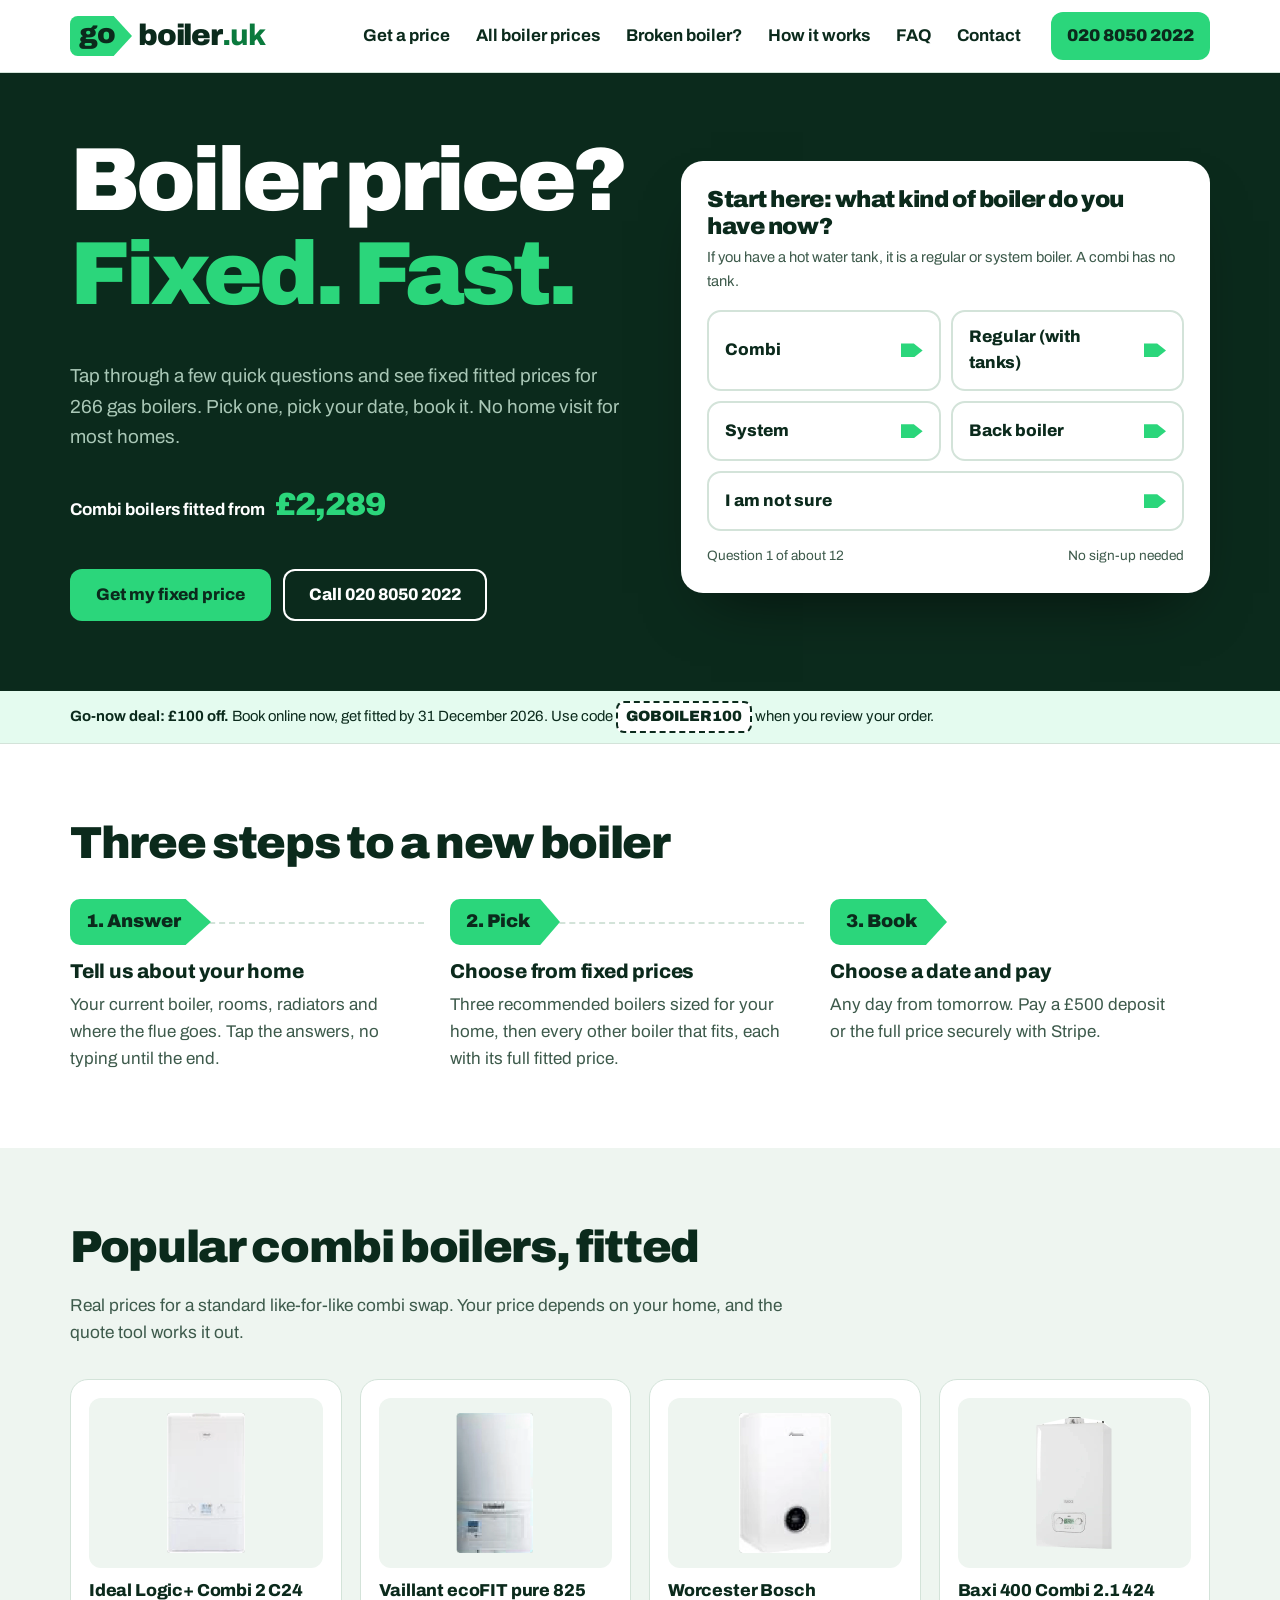
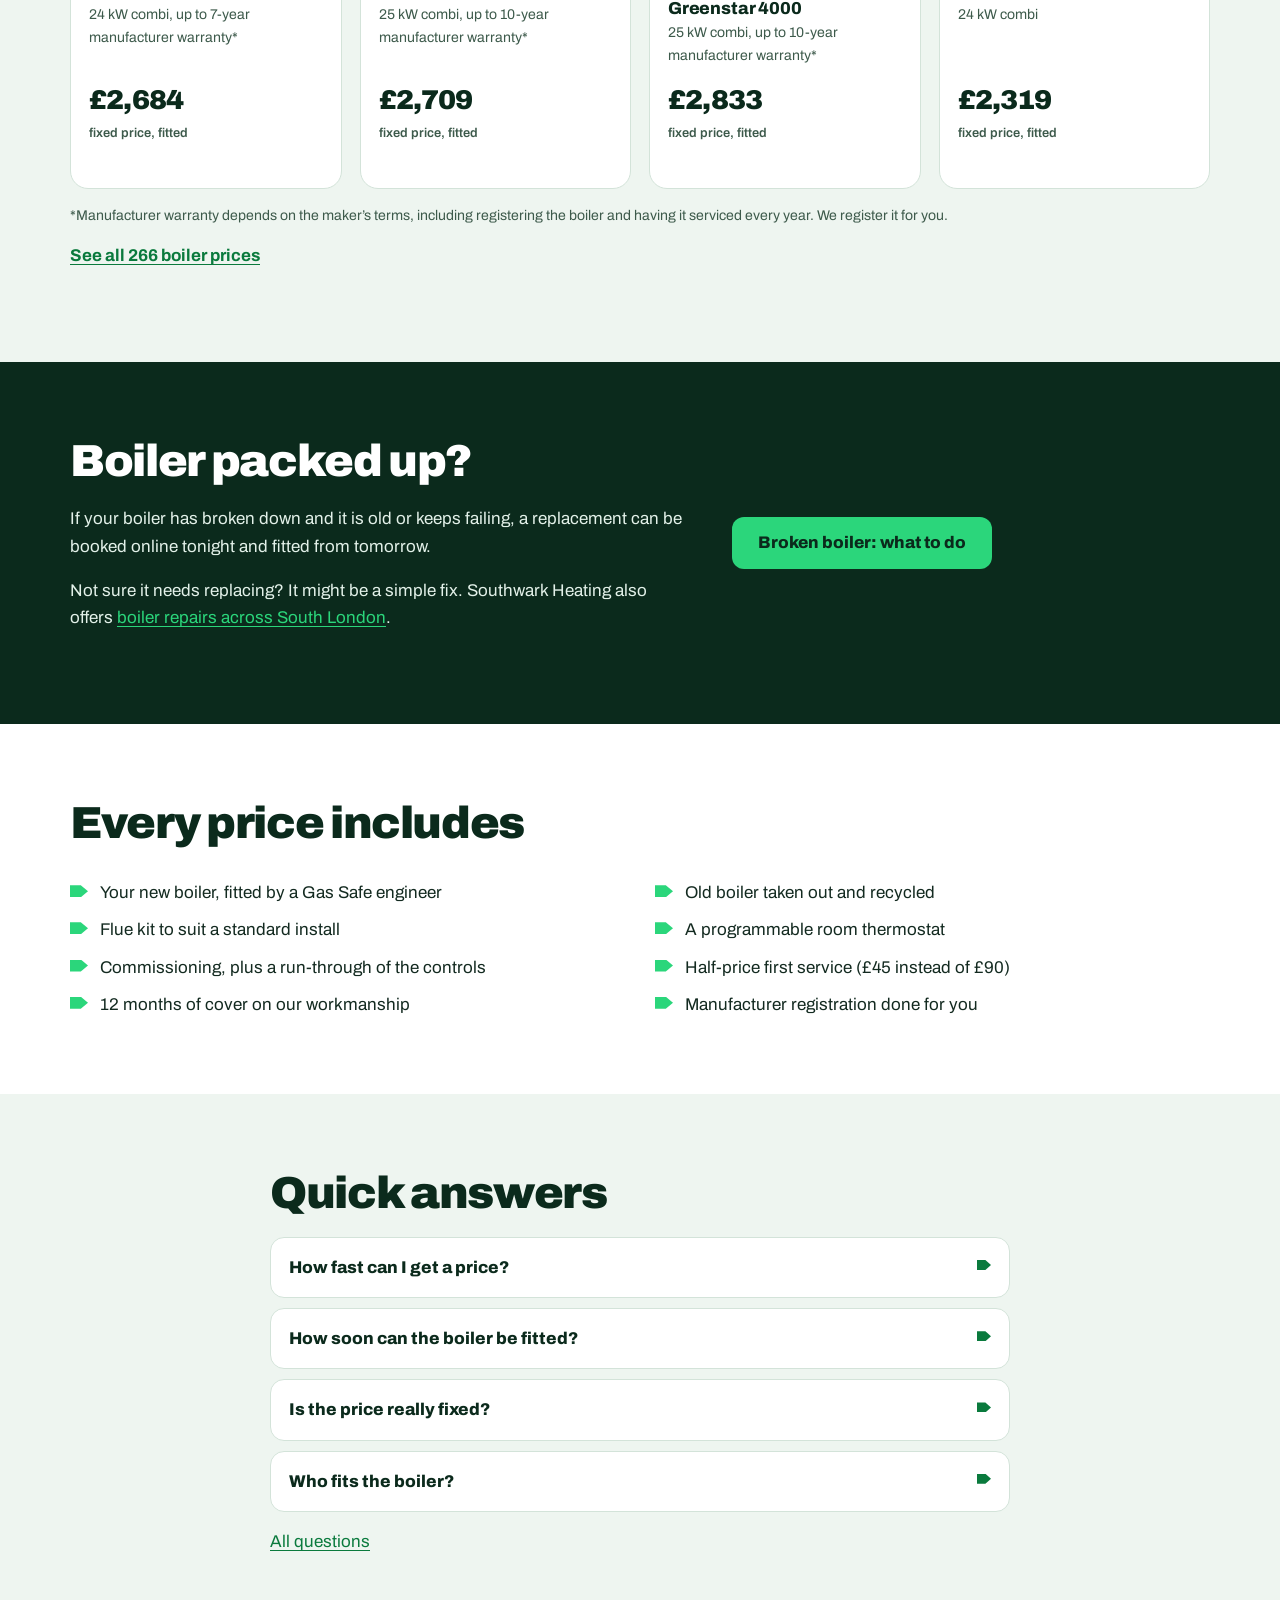
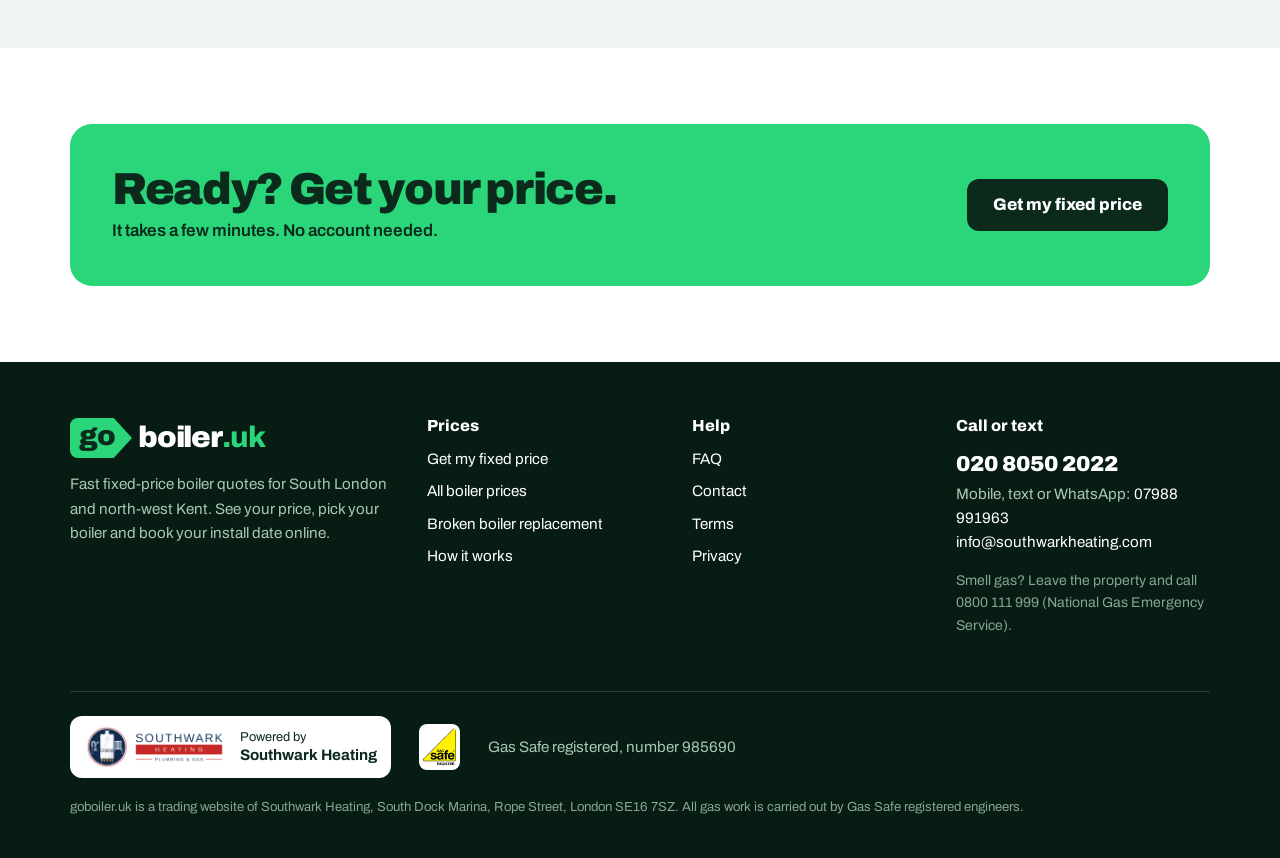
==== index.html @ 9585d7ab "Add files via upload" ====
<!DOCTYPE html>
<html lang="en-GB">
<head>
<meta charset="utf-8">
<meta name="viewport" content="width=device-width, initial-scale=1, viewport-fit=cover">
<title>Fixed-Price Boiler Quotes Online, Fitted Fast | goboiler.uk</title>
<meta name="description" content="Get a fixed boiler price in minutes, no home visit. 266 gas boilers fitted from £2,289, installed from tomorrow across South London and Kent.">
<link rel="canonical" href="https://goboiler.uk/">
<meta property="og:type" content="website"><meta property="og:site_name" content="goboiler.uk">
<meta property="og:title" content="Fixed-Price Boiler Quotes Online, Fitted Fast | goboiler.uk"><meta property="og:description" content="Get a fixed boiler price in minutes, no home visit. 266 gas boilers fitted from £2,289, installed from tomorrow across South London and Kent.">
<meta property="og:url" content="https://goboiler.uk/"><meta property="og:image" content="https://goboiler.uk/share.png"><meta property="og:image:width" content="1200"><meta property="og:image:height" content="630"><meta property="og:image:alt" content="goboiler.uk logo"><meta property="og:locale" content="en_GB">
<meta name="twitter:card" content="summary_large_image"><meta name="twitter:image" content="https://goboiler.uk/share.png">
<meta name="theme-color" content="#0B2A1C">
<link rel="icon" href="favicon.ico" sizes="48x48"><link rel="icon" type="image/png" sizes="32x32" href="favicon-32x32.png"><link rel="icon" type="image/png" sizes="192x192" href="favicon-192x192.png"><link rel="apple-touch-icon" href="apple-touch-icon.png"><link rel="manifest" href="site.webmanifest">
<link rel="preload" href="archivo.woff" as="font" type="font/woff" crossorigin>
<link rel="stylesheet" href="site.css">
<script type="application/ld+json">{"@context":"https://schema.org","@graph":[{"@type":"WebSite","name":"goboiler.uk","url":"https://goboiler.uk/","publisher":{"@id":"https://southwarkheating.com/#business"}},{"@type":"HVACBusiness","@id":"https://southwarkheating.com/#business","name":"Southwark Heating","url":"https://southwarkheating.com/","telephone":"+44 20 8050 2022","email":"info@southwarkheating.com","logo":"https://southwarkheating.com/southwark-heating-logo.png","address":{"@type":"PostalAddress","streetAddress":"South Dock Marina, Rope Street","addressLocality":"London","postalCode":"SE16 7SZ","addressCountry":"GB"},"areaServed":["South London","South East London","Bromley","Bexley","Kent"]},{"@type":"Service","name":"Fast fixed-price boiler quotes and installation","serviceType":"Boiler installation","description":"Instant fixed prices for new gas boilers, fitted, booked online.","url":"https://goboiler.uk/","brand":{"@type":"Brand","name":"goboiler.uk"},"provider":{"@id":"https://southwarkheating.com/#business"},"areaServed":["South London","South East London","Bromley","Bexley","Kent"],"offers":{"@type":"AggregateOffer","priceCurrency":"GBP","lowPrice":2289,"highPrice":6134,"offerCount":266,"url":"https://goboiler.uk/boiler-quote"}},{"@type":"FAQPage","mainEntity":[{"@type":"Question","name":"How fast can I get a price?","acceptedAnswer":{"@type":"Answer","text":"Straight away. Answer the questions in the quote tool and you see fixed prices for the boilers that suit your home on screen. No home visit and no waiting for a call back for most homes."}},{"@type":"Question","name":"How soon can the boiler be fitted?","acceptedAnswer":{"@type":"Answer","text":"Any day from tomorrow, and up to 60 days out. Once you have paid, we ring you to lock in the day and give you an arrival time."}},{"@type":"Question","name":"Is the price really fixed?","acceptedAnswer":{"@type":"Answer","text":"Yes, for a standard like-for-like installation. If something extra is needed on the day, we explain it and agree the price with you before we do it."}},{"@type":"Question","name":"Who fits the boiler?","acceptedAnswer":{"@type":"Answer","text":"Gas Safe registered engineers from Southwark Heating (registration 985690), based in SE16. goboiler.uk is one of Southwark Heating&rsquo;s websites."}}]}]}</script>
</head>
<body>
<a class="skip" href="#main">Skip to content</a><header class="top"><div class="wrap"><a class="logo" href="./" aria-label="goboiler.uk home"><span class="go"><svg class="tag" viewBox="0 0 176 112" aria-hidden="true" focusable="false" preserveAspectRatio="none"><path d="M22 0H124L176 56L124 112H22A22 22 0 0 1 0 90V22A22 22 0 0 1 22 0Z"/></svg><b>go</b></span><span class="wm">boiler<i>.uk</i></span></a>
<button class="menu-btn" type="button" aria-expanded="false" aria-controls="nav">Menu</button>
<nav id="nav" aria-label="Main"><ul><li><a href="boiler-quote">Get a price</a></li><li><a href="boiler-prices">All boiler prices</a></li><li><a href="boiler-replacement">Broken boiler?</a></li><li><a href="how-it-works">How it works</a></li><li><a href="faq">FAQ</a></li><li><a href="contact">Contact</a></li></ul></nav>
<a class="hcall" href="tel:+442080502022">020 8050 2022</a>
</div></header>
<div class="mcall"><a href="boiler-quote">Get my price</a><a href="tel:+442080502022">Call 020 8050 2022</a></div><main id="main"><section class="hero"><div class="wrap">
<div><h1>Boiler price? <span>Fixed. Fast.</span></h1>
<p class="lead">Tap through a few quick questions and see fixed fitted prices for 266 gas boilers. Pick one, pick your date, book it. No home visit for most homes.</p>
<p class="from">Combi boilers fitted from <b>&pound;2,289</b></p>
<div class="btns"><a class="btn lime" href="boiler-quote">Get my fixed price</a><a class="btn line" href="tel:+442080502022" style="color:#fff">Call 020 8050 2022</a></div></div>
<div class="start" id="start"><p class="q">Start here: what kind of boiler do you have now?</p><p class="h">If you have a hot water tank, it is a regular or system boiler. A combi has no tank.</p>
<div class="opts"><a href="boiler-quote" data-ct="combi">Combi</a><a href="boiler-quote" data-ct="standard">Regular (with tanks)</a><a href="boiler-quote" data-ct="system">System</a><a href="boiler-quote" data-ct="back">Back boiler</a><a href="boiler-quote" data-ct="unsure" class="wide">I am not sure</a></div><div class="meta"><span>Question 1 of about 12</span><span>No sign-up needed</span></div></div>
</div></section>
<div class="deal" data-deal><p><b>Go-now deal: &pound;100 off.</b> Book online now, get fitted by 31 December 2026. Use code <button type="button" class="code" data-code="GOBOILER100" aria-label="Copy code GOBOILER100">GOBOILER100</button> when you review your order.</p></div>
<section class="sec"><div class="wrap"><div class="sechead"><h2>Three steps to a new boiler</h2></div>
<ol class="track"><li><div class="mk"><span>1. Answer</span></div><h3>Tell us about your home</h3><p>Your current boiler, rooms, radiators and where the flue goes. Tap the answers, no typing until the end.</p></li>
<li><div class="mk"><span>2. Pick</span></div><h3>Choose from fixed prices</h3><p>Three recommended boilers sized for your home, then every other boiler that fits, each with its full fitted price.</p></li>
<li><div class="mk"><span>3. Book</span></div><h3>Choose a date and pay</h3><p>Any day from tomorrow. Pay a &pound;500 deposit or the full price securely with Stripe.</p></li></ol>
</div></section>
<section class="sec mint"><div class="wrap"><div class="sechead"><h2>Popular combi boilers, fitted</h2><p>Real prices for a standard like-for-like combi swap. Your price depends on your home, and the quote tool works it out.</p></div>
<div class="picks"><article class="pick"><div class="im"><img src="boiler-ideal-logicplus-combi.webp" alt="Ideal Logic+ Combi 2 C24 boiler" width="150" height="150" loading="lazy"></div>
<h3>Ideal Logic+ Combi 2 C24</h3><p class="k">24 kW combi, up to 7-year manufacturer warranty*</p>
<p class="pr">&pound;2,684<small>fixed price, fitted</small></p></article><article class="pick"><div class="im"><img src="boiler-vaillant-ecofit-combi.webp" alt="Vaillant ecoFIT pure 825 boiler" width="150" height="150" loading="lazy"></div>
<h3>Vaillant ecoFIT pure 825</h3><p class="k">25 kW combi, up to 10-year manufacturer warranty*</p>
<p class="pr">&pound;2,709<small>fixed price, fitted</small></p></article><article class="pick"><div class="im"><img src="boiler-worcester-4000-combi.webp" alt="Worcester Bosch Greenstar 4000 25kW boiler" width="150" height="150" loading="lazy"></div>
<h3>Worcester Bosch Greenstar 4000</h3><p class="k">25 kW combi, up to 10-year manufacturer warranty*</p>
<p class="pr">&pound;2,833<small>fixed price, fitted</small></p></article><article class="pick"><div class="im"><img src="boiler-baxi-830.webp" alt="Baxi 400 Combi 2.1 424 24 kW boiler" width="150" height="150" loading="lazy"></div>
<h3>Baxi 400 Combi 2.1 424</h3><p class="k">24 kW combi</p>
<p class="pr">&pound;2,319<small>fixed price, fitted</small></p></article></div>
<p class="small" style="margin-top:16px">*Manufacturer warranty depends on the maker&rsquo;s terms, including registering the boiler and having it serviced every year. We register it for you.</p>
<p><a href="boiler-prices"><b>See all 266 boiler prices</b></a></p></div></section>
<section class="sec ink"><div class="wrap band"><div><h2>Boiler packed up?</h2><p>If your boiler has broken down and it is old or keeps failing, a replacement can be booked online tonight and fitted from tomorrow.</p><p>Not sure it needs replacing? It might be a simple fix. Southwark Heating also offers <a href="https://southwarkheating.com/boiler-repairs">boiler repairs across South London</a>.</p></div>
<div><a class="btn lime" href="boiler-replacement">Broken boiler: what to do</a></div></div></section>
<section class="sec"><div class="wrap"><div class="sechead"><h2>Every price includes</h2></div><ul class="chk"><li>Your new boiler, fitted by a Gas Safe engineer</li><li>Old boiler taken out and recycled</li><li>Flue kit to suit a standard install</li><li>A programmable room thermostat</li><li>Commissioning, plus a run-through of the controls</li><li>Half-price first service (&pound;45 instead of &pound;90)</li><li>12 months of cover on our workmanship</li><li>Manufacturer registration done for you</li></ul></div></section>
<section class="sec mint"><div class="wrap narrow"><h2>Quick answers</h2><div class="faq"><details><summary>How fast can I get a price?</summary><div><p>Straight away. Answer the questions in the quote tool and you see fixed prices for the boilers that suit your home on screen. No home visit and no waiting for a call back for most homes.</p></div></details><details><summary>How soon can the boiler be fitted?</summary><div><p>Any day from tomorrow, and up to 60 days out. Once you have paid, we ring you to lock in the day and give you an arrival time.</p></div></details><details><summary>Is the price really fixed?</summary><div><p>Yes, for a standard like-for-like installation. If something extra is needed on the day, we explain it and agree the price with you before we do it.</p></div></details><details><summary>Who fits the boiler?</summary><div><p>Gas Safe registered engineers from Southwark Heating (registration 985690), based in SE16. goboiler.uk is one of Southwark Heating&rsquo;s websites.</p></div></details></div><p style="margin-top:16px"><a href="faq">All questions</a></p></div></section>
<section class="sec"><div class="wrap"><div class="cta"><div><h2>Ready? Get your price.</h2><p>It takes a few minutes. No account needed.</p></div><a class="btn" href="boiler-quote">Get my fixed price</a></div></div></section><script>
/* one tap on the home page answers the first finder question, then opens the quote at question two */
(function(){var K='gob_boiler_journey_v1';[].forEach.call(document.querySelectorAll('[data-ct]'),function(a){a.addEventListener('click',function(e){
try{var id;try{id=crypto.randomUUID()}catch(x){id=String(Date.now())}
sessionStorage.setItem(K,JSON.stringify({oid:id,step:'q:fuel',a:{current_type:a.getAttribute('data-ct')}}));e.preventDefault();location.href='boiler-quote#q:fuel'}catch(x){}})})})();
</script></main><footer class="foot"><div class="wrap">
<div class="cols">
<div><a class="logo" href="./" aria-label="goboiler.uk home"><span class="go"><svg class="tag" viewBox="0 0 176 112" aria-hidden="true" focusable="false" preserveAspectRatio="none"><path d="M22 0H124L176 56L124 112H22A22 22 0 0 1 0 90V22A22 22 0 0 1 22 0Z"/></svg><b>go</b></span><span class="wm">boiler<i>.uk</i></span></a><p style="margin-top:14px">Fast fixed-price boiler quotes for South London and north-west Kent. See your price, pick your boiler and book your install date online.</p></div>
<div><h2>Prices</h2><ul><li><a href="boiler-quote">Get my fixed price</a></li><li><a href="boiler-prices">All boiler prices</a></li><li><a href="boiler-replacement">Broken boiler replacement</a></li><li><a href="how-it-works">How it works</a></li></ul></div>
<div><h2>Help</h2><ul><li><a href="faq">FAQ</a></li><li><a href="contact">Contact</a></li><li><a href="terms">Terms</a></li><li><a href="privacy">Privacy</a></li></ul></div>
<div><h2>Call or text</h2><p><a class="phone" href="tel:+442080502022">020 8050 2022</a><br>Mobile, text or WhatsApp: <a href="tel:+447988991963">07988 991963</a><br><a href="mailto:info@southwarkheating.com">info@southwarkheating.com</a></p><p class="small" style="color:#86A595">Smell gas? Leave the property and call 0800 111 999 (National Gas Emergency Service).</p></div>
</div>
<div class="powered">
<a class="by" href="https://southwarkheating.com/" title="Southwark Heating, Gas Safe registered heating engineers"><img src="southwark-heating-logo.webp" alt="Southwark Heating logo" width="120" height="46"><span>Powered by<b>Southwark Heating</b></span></a>
<img class="gs" src="gas-safe-register-logo.png" alt="Gas Safe Register logo" width="46" height="46"><span>Gas Safe registered, number 985690</span>
</div>
<p class="legal">goboiler.uk is a trading website of Southwark Heating, South Dock Marina, Rope Street, London SE16 7SZ. All gas work is carried out by Gas Safe registered engineers.</p>
</div></footer>
<script src="site.js" defer></script>
</body>
</html>
---- site.css ----
@font-face{font-family:Archivo;src:url(archivo.woff) format("woff");font-weight:400 900;font-display:swap}
:root{--ink:#0B2A1C;--ink2:#071C13;--green:#2BD67B;--act:#0A7A3D;--act2:#07612F;--text:#132A20;--mut:#3D5A4B;--line:#D3E3D9;--mint:#EEF5F0;--soft:#A9C7B6}
*{box-sizing:border-box}html{scroll-padding-top:86px}html,body{margin:0}
body{font-family:Archivo,system-ui,-apple-system,"Segoe UI",sans-serif;color:var(--text);font-size:17px;line-height:1.6;background:#fff;-webkit-text-size-adjust:100%}
img{max-width:100%;height:auto}a{color:var(--act);text-underline-offset:3px}a:hover{color:var(--act2)}
:focus-visible{outline:3px solid var(--green);outline-offset:2px;border-radius:4px}
.wrap{max-width:1180px;margin:0 auto;padding:0 20px}.narrow{max-width:780px}
.skip{position:absolute;left:-999px;top:8px;background:#fff;padding:8px 12px;z-index:99}.skip:focus{left:8px}
h1,h2,h3{color:var(--ink);line-height:1.05;letter-spacing:-.03em;margin:0 0 .45em;font-weight:900}
h1{font-size:clamp(2.6rem,7.4vw,5.6rem);letter-spacing:-.045em}h2{font-size:clamp(1.8rem,3.8vw,2.8rem)}h3{font-size:1.25rem;font-weight:800;letter-spacing:-.01em}
p{margin:0 0 1em}.lead{font-size:1.18rem;color:var(--mut);max-width:36em}.small{font-size:.88rem;color:var(--mut)}
.btn{display:inline-flex;align-items:center;justify-content:center;min-height:52px;padding:12px 26px;border-radius:12px;background:var(--act);color:#fff;font:inherit;font-weight:800;font-size:1.05rem;text-decoration:none;border:0;cursor:pointer;line-height:1.2}
.btn:hover{background:var(--act2);color:#fff}.btn.lime{background:var(--green);color:var(--ink)}.btn.lime:hover{background:#5BE69A;color:var(--ink)}
.btn.line{background:transparent;color:inherit;box-shadow:inset 0 0 0 2px currentColor}.btn.line:hover{background:rgba(255,255,255,.08)}
.btns{display:flex;flex-wrap:wrap;gap:12px;margin-top:22px}
/* logo */
.logo{display:flex;align-items:center;gap:6px;text-decoration:none;color:var(--ink);flex:none}
.logo .go{position:relative;width:62px;height:40px;display:flex;align-items:center}.logo .tag{position:absolute;inset:0;width:100%;height:100%;fill:var(--green)}
.logo .go b{position:relative;padding-left:9px;font-size:1.75rem;font-weight:900;letter-spacing:-.04em;line-height:1;color:var(--ink);padding-bottom:4px}
.logo .wm{font-size:1.85rem;font-weight:900;letter-spacing:-.04em;line-height:1}.logo .wm i{font-style:normal;font-weight:800;color:var(--act)}
/* header */
.top{position:sticky;top:0;z-index:20;background:#fff;border-bottom:1px solid var(--line)}
.top .wrap{display:flex;align-items:center;gap:18px;min-height:72px}
#nav{margin-left:auto}#nav ul{list-style:none;margin:0;padding:0;display:flex;gap:2px;align-items:center}
#nav a{display:block;padding:10px 12px;border-radius:10px;text-decoration:none;font-weight:700;color:var(--ink)}
#nav a:hover,#nav a[aria-current]{background:var(--mint)}
.hcall{text-decoration:none;font-weight:900;color:var(--ink);background:var(--green);padding:10px 16px;border-radius:12px;white-space:nowrap}
.menu-btn{display:none;margin-left:auto;background:var(--ink);border:0;color:#fff;border-radius:10px;padding:10px 14px;font:inherit;font-weight:800;cursor:pointer}
@media (max-width:1000px){.menu-btn{display:block}.hcall{display:none}#nav{position:absolute;left:0;right:0;top:100%;background:#fff;border-bottom:1px solid var(--line);display:none;margin:0}#nav.open{display:block}
#nav ul{flex-direction:column;align-items:stretch;padding:8px 12px 16px}#nav a{padding:13px 12px;font-size:1.05rem}}
.mcall{display:none}@media (max-width:1000px){.mcall{display:flex;gap:8px;padding:10px 20px;background:var(--ink2)}.mcall a{flex:1;text-align:center;text-decoration:none;font-weight:800;font-size:.95rem;padding:7px;border-radius:10px;color:#fff;box-shadow:inset 0 0 0 1px rgba(255,255,255,.35)}.mcall a:first-child{background:var(--green);color:var(--ink);box-shadow:none}}
/* deal */
.deal{background:#E4FBEF;border-bottom:1px solid var(--line)}.deal p{max-width:1180px;margin:0 auto;padding:10px 20px;font-size:.93rem;color:var(--ink)}
.deal .code{font:inherit;font-weight:900;background:#fff;border:2px dashed var(--ink);border-radius:8px;padding:2px 8px;color:var(--ink);cursor:pointer}
.deal-off [data-deal]{display:none}
/* hero */
.hero{background:var(--ink);color:#E3F1E9;padding:60px 0 70px;overflow:hidden}
.hero .wrap{display:grid;grid-template-columns:1.05fr 1fr;gap:56px;align-items:center}
.hero h1{color:#fff}.hero h1 span{display:block;color:var(--green)}.hero .lead{color:var(--soft)}
.hero .from{display:inline-flex;gap:10px;align-items:baseline;margin-top:8px;color:#fff;font-weight:700}.hero .from b{font-size:2rem;font-weight:900;color:var(--green);letter-spacing:-.03em}
.start{background:#fff;color:var(--text);border-radius:22px;padding:26px;box-shadow:0 30px 60px -30px rgba(0,0,0,.6)}
.start .q{font-size:1.45rem;font-weight:900;color:var(--ink);letter-spacing:-.02em;line-height:1.15;margin:0 0 6px}.start .h{font-size:.92rem;color:var(--mut);margin:0 0 16px}
.opts{display:grid;grid-template-columns:1fr 1fr;gap:10px}
.opts a{display:flex;align-items:center;justify-content:space-between;gap:10px;min-height:60px;padding:12px 16px;border:2px solid var(--line);border-radius:14px;text-decoration:none;color:var(--ink);font-weight:800;font-size:1.05rem}
.opts a::after{content:"";width:22px;height:14px;flex:none;background:var(--green);clip-path:polygon(0 0,60% 0,100% 50%,60% 100%,0 100%)}
.opts a:hover{border-color:var(--act);background:var(--mint)}.opts a.wide{grid-column:1/-1}
.start .meta{display:flex;justify-content:space-between;gap:10px;margin-top:14px;font-size:.85rem;color:var(--mut)}
@media (max-width:920px){.hero{padding:36px 0 44px}.hero .wrap{grid-template-columns:1fr;gap:30px}}
@media (max-width:420px){.opts{grid-template-columns:1fr}}
/* sections */
.sec{padding:76px 0}.sec.mint{background:var(--mint)}.sec.ink{background:var(--ink);color:#E3F1E9}.sec.ink h2,.sec.ink h3{color:#fff}.sec.ink a{color:var(--green)}.sec.ink a.btn.lime{color:var(--ink)}
.sechead{max-width:740px;margin-bottom:32px}.sechead p{color:var(--mut);font-size:1.08rem}.sec.ink .sechead p{color:var(--soft)}
.track{list-style:none;margin:0;padding:0;display:grid;grid-template-columns:repeat(3,minmax(0,1fr));gap:0}
.track li{padding:0 26px 0 0}.track .mk{display:flex;align-items:center;height:46px;margin-bottom:16px;position:relative}
.track .mk span{position:relative;z-index:1;background:var(--green);color:var(--ink);font-weight:900;font-size:1.15rem;height:46px;padding:0 30px 0 16px;display:flex;align-items:center;clip-path:polygon(0 0,82% 0,100% 50%,82% 100%,0 100%);border-radius:10px 0 0 10px}
.track .mk::after{content:"";position:absolute;left:0;right:0;top:50%;border-top:2px dashed var(--line)}
.track li:last-child .mk::after{display:none}.track p{color:var(--mut);margin:0}
@media (max-width:820px){.track{grid-template-columns:1fr;gap:26px}.track .mk::after{display:none}}
.picks{display:grid;grid-template-columns:repeat(4,minmax(0,1fr));gap:18px}
.pick{border:1px solid var(--line);border-radius:18px;padding:18px;background:#fff;display:flex;flex-direction:column}
.pick .im{background:var(--mint);border-radius:12px;display:grid;place-items:center;height:170px;margin-bottom:14px}.pick .im img{max-height:150px;width:auto}
.pick h3{font-size:1.08rem;margin:0 0 4px}.pick .k{font-size:.88rem;color:var(--mut);margin:0 0 12px}.pick .pr{margin-top:auto;font-size:1.7rem;font-weight:900;color:var(--ink);letter-spacing:-.03em}.pick .pr small{display:block;font-size:.8rem;font-weight:600;color:var(--mut);letter-spacing:0}
@media (max-width:960px){.picks{grid-template-columns:1fr 1fr}}@media (max-width:480px){.picks{grid-template-columns:1fr}}
.band{display:grid;grid-template-columns:1.3fr 1fr;gap:40px;align-items:center}@media (max-width:860px){.band{grid-template-columns:1fr;gap:20px}}
.chk{list-style:none;margin:0;padding:0;display:grid;grid-template-columns:1fr 1fr;gap:10px 30px}.chk li{padding-left:30px;position:relative}
.chk li::before{content:"";position:absolute;left:0;top:6px;width:18px;height:12px;background:var(--green);clip-path:polygon(0 0,60% 0,100% 50%,60% 100%,0 100%)}
@media (max-width:700px){.chk{grid-template-columns:1fr}}
.faq details{background:#fff;border:1px solid var(--line);border-radius:14px;margin-bottom:10px}.faq summary{cursor:pointer;padding:16px 46px 16px 18px;font-weight:800;color:var(--ink);list-style:none;position:relative}
.faq summary::-webkit-details-marker{display:none}.faq summary::after{content:"";position:absolute;right:18px;top:22px;width:14px;height:10px;background:var(--act);clip-path:polygon(0 0,60% 0,100% 50%,60% 100%,0 100%);transition:transform .15s}
.faq details[open] summary::after{transform:rotate(90deg)}.faq details>div{padding:0 18px 16px}.faq details>div p:last-child{margin:0}
.cta{background:var(--green);color:var(--ink);border-radius:22px;padding:42px;display:flex;gap:24px;align-items:center;justify-content:space-between;flex-wrap:wrap}.cta h2{margin:0 0 4px}.cta p{margin:0;font-weight:600}
.cta .btn{background:var(--ink)}.cta .btn:hover{background:#000}
/* inner */
.pagehead{background:var(--ink);color:var(--soft);padding:44px 0 40px}.pagehead h1{color:#fff;font-size:clamp(2.2rem,5.4vw,3.8rem);max-width:18ch}.pagehead .lead{color:var(--soft)}
.bc{font-size:.85rem;margin:0 0 14px}.bc a{color:var(--soft)}
.prose{max-width:780px}.prose h2{font-size:1.75rem;margin-top:1.5em}.prose h3{margin-top:1.2em}.prose ul,.prose ol{padding-left:1.2em}.prose li{margin:.35em 0}
.note{background:var(--mint);border-radius:14px;padding:18px 20px;margin:24px 0}
.layout{display:grid;grid-template-columns:minmax(0,1fr) 300px;gap:52px}.side{position:sticky;top:96px;align-self:start}
@media (max-width:960px){.layout{grid-template-columns:1fr}.side{position:static}}
.box{background:var(--ink);color:var(--soft);border-radius:20px;padding:24px}.box h2{color:#fff;font-size:1.3rem}.box .big{font-size:2.8rem;font-weight:900;color:var(--green);letter-spacing:-.04em;line-height:1;margin-bottom:6px}.box .btn{width:100%;margin-top:14px}
.jump{display:flex;flex-wrap:wrap;gap:8px;list-style:none;padding:0;margin:0 0 30px}.jump a{display:block;padding:7px 14px;border-radius:999px;background:var(--mint);text-decoration:none;font-weight:700;color:var(--ink)}.jump a:hover{background:var(--green)}
.tbl{width:100%;border-collapse:collapse;font-size:.96rem;margin:6px 0 30px}.tbl th,.tbl td{text-align:left;padding:10px 8px;border-bottom:1px solid var(--line)}
.tbl th{font-size:.82rem;color:var(--mut);font-weight:700}.tbl td.p{font-weight:900;color:var(--ink);white-space:nowrap;text-align:right}.tbl th.p{text-align:right}.tblwrap{overflow-x:auto}
.make h2{display:flex;align-items:baseline;gap:12px;flex-wrap:wrap}.make h2 small{font-size:1rem;font-weight:700;color:var(--mut);letter-spacing:0}
/* forms */
.cform{max-width:560px}.cform .f{margin-bottom:16px}.cform label{display:block;font-weight:800;margin-bottom:6px;color:var(--ink)}
.cform input,.cform textarea{width:100%;font:inherit;padding:12px 14px;border:2px solid var(--line);border-radius:12px;background:#fff;color:var(--text)}
.cform input:focus,.cform textarea:focus{border-color:var(--act);outline:none}
.hp{position:absolute;left:-9999px}.fmsg{margin-top:12px;font-weight:700}.fmsg.err{color:#A3261B}.fmsg.ok{color:var(--act)}
/* footer */
.foot{background:var(--ink2);color:var(--soft);padding:56px 0 28px;font-size:.95rem}
.foot a{color:#fff;text-decoration:none}.foot a:hover{color:var(--green);text-decoration:underline}
.foot .cols{display:grid;grid-template-columns:1.4fr 1fr 1fr 1.1fr;gap:34px}.foot h2{color:#fff;font-size:1rem;margin:0 0 12px;letter-spacing:0;font-weight:800}
.foot ul{list-style:none;margin:0;padding:0}.foot li{margin:0 0 8px}.foot .logo{color:#fff}.foot .logo .wm i{color:var(--green)}.foot .phone{font-size:1.35rem;font-weight:900;color:#fff}
.powered{margin-top:40px;padding-top:24px;border-top:1px solid rgba(255,255,255,.14);display:flex;flex-wrap:wrap;align-items:center;gap:16px 28px}
.powered .by{display:flex;align-items:center;gap:14px;background:#fff;border-radius:12px;padding:8px 14px;color:var(--ink)}
.powered .by img{height:46px;width:auto}.powered .by span{font-size:.8rem;line-height:1.3}.powered .by b{display:block;font-size:.95rem}
.powered .gs{height:46px;width:auto;background:#fff;border-radius:8px;padding:4px}.legal{margin-top:18px;font-size:.82rem;color:#86A595}
@media (max-width:860px){.foot .cols{grid-template-columns:1fr 1fr}}@media (max-width:520px){.foot .cols{grid-template-columns:1fr}}
#finder{padding:28px 0 56px;background:var(--mint)}
@media (prefers-reduced-motion:reduce){*{scroll-behavior:auto!important;transition:none!important;animation:none!important}}
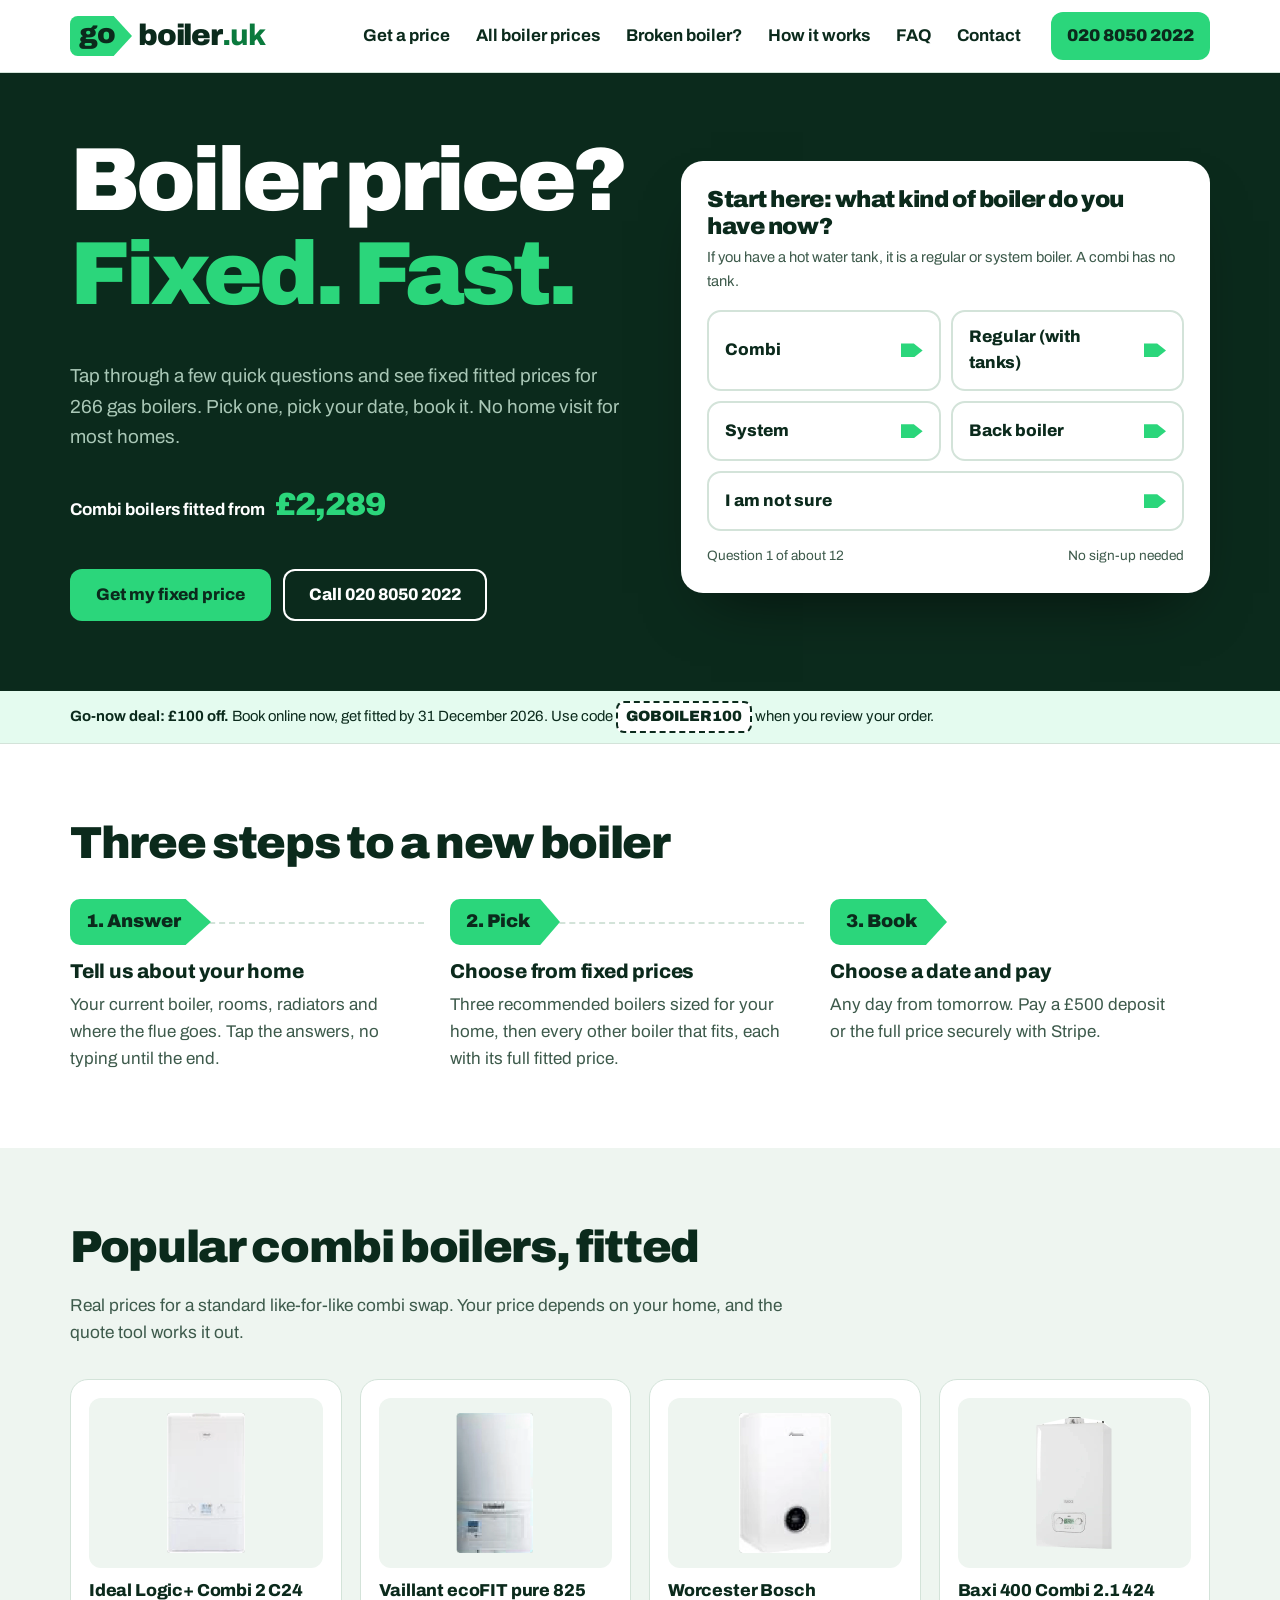
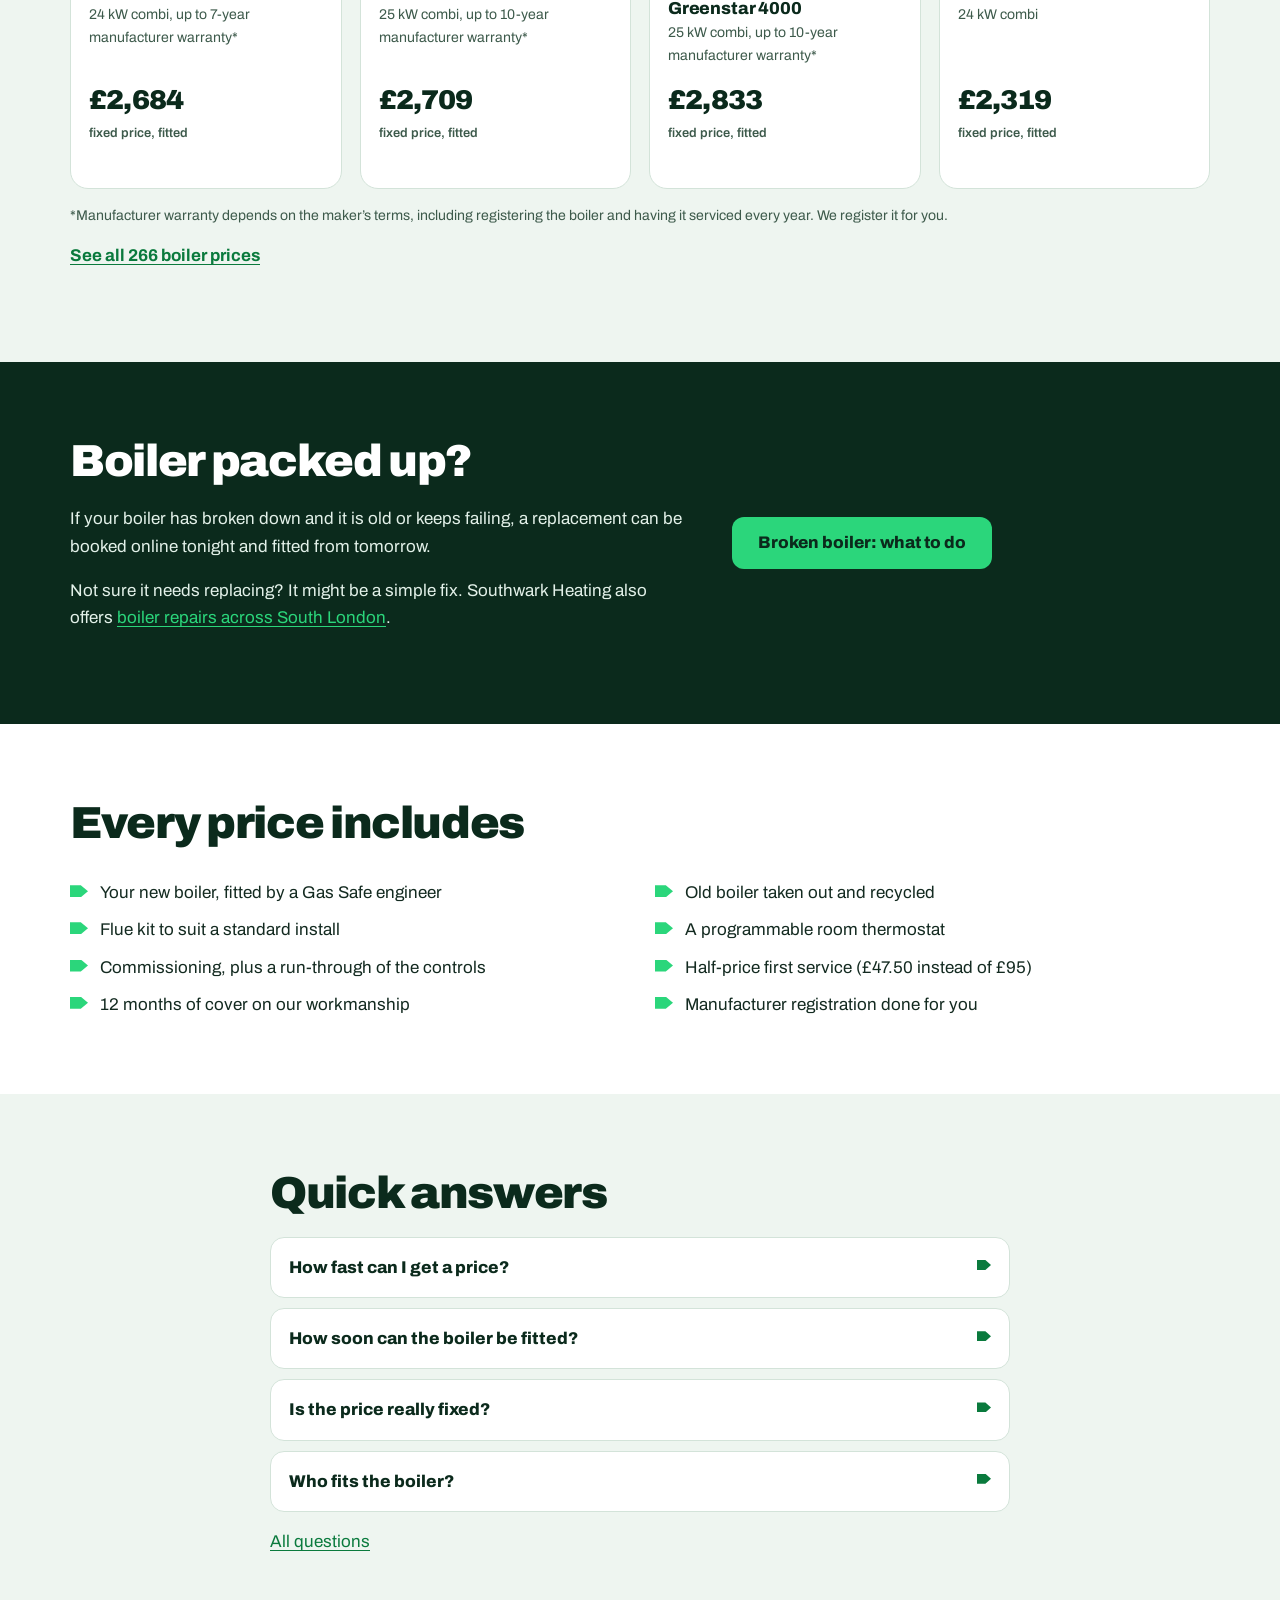
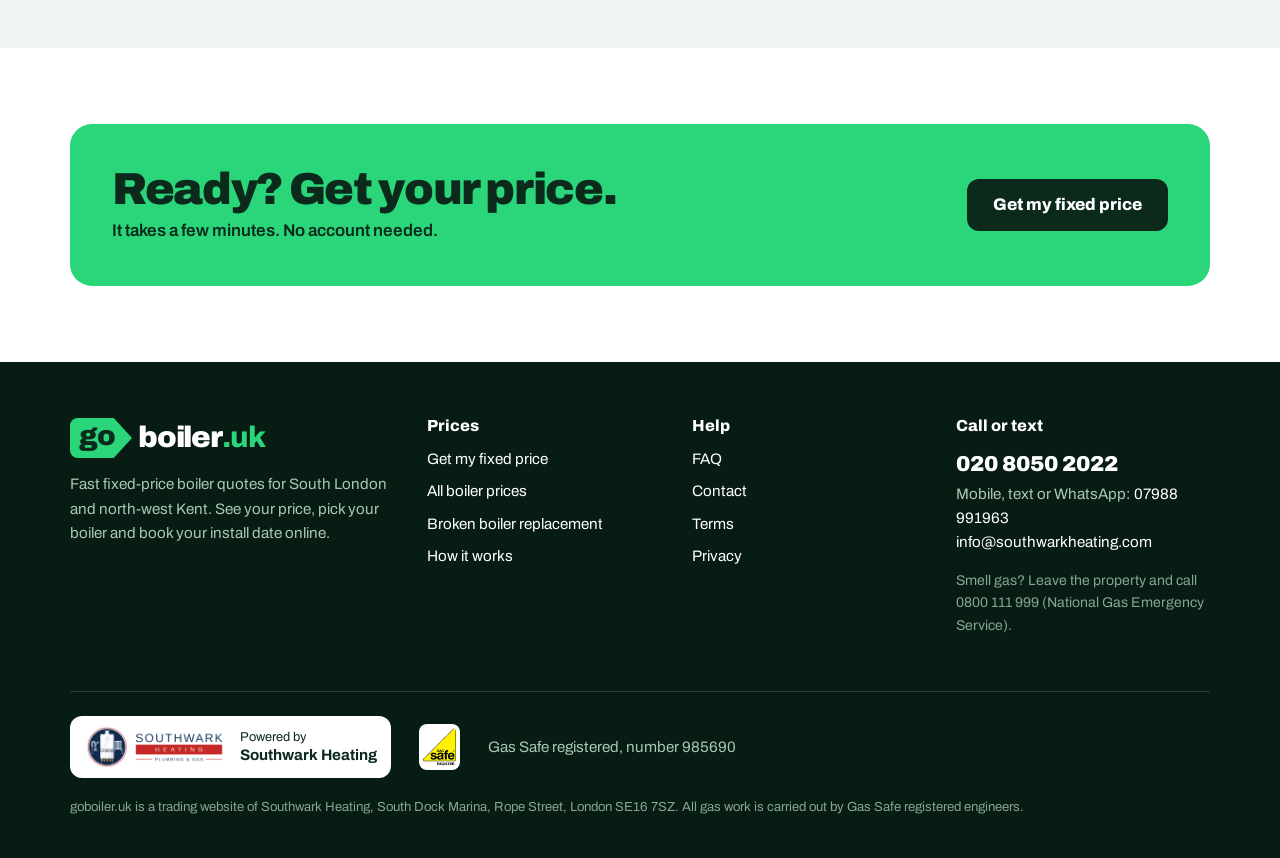
==== commit 864f791d: "Update prices to £95 / £175 and current payment links Co-Authored-By: Claude Opus 5.5 <noreply@anthr" ====
--- a/index.html
+++ b/index.html
@@ -50,7 +50,7 @@
 <p><a href="boiler-prices"><b>See all 266 boiler prices</b></a></p></div></section>
 <section class="sec ink"><div class="wrap band"><div><h2>Boiler packed up?</h2><p>If your boiler has broken down and it is old or keeps failing, a replacement can be booked online tonight and fitted from tomorrow.</p><p>Not sure it needs replacing? It might be a simple fix. Southwark Heating also offers <a href="https://southwarkheating.com/boiler-repairs">boiler repairs across South London</a>.</p></div>
 <div><a class="btn lime" href="boiler-replacement">Broken boiler: what to do</a></div></div></section>
-<section class="sec"><div class="wrap"><div class="sechead"><h2>Every price includes</h2></div><ul class="chk"><li>Your new boiler, fitted by a Gas Safe engineer</li><li>Old boiler taken out and recycled</li><li>Flue kit to suit a standard install</li><li>A programmable room thermostat</li><li>Commissioning, plus a run-through of the controls</li><li>Half-price first service (&pound;45 instead of &pound;90)</li><li>12 months of cover on our workmanship</li><li>Manufacturer registration done for you</li></ul></div></section>
+<section class="sec"><div class="wrap"><div class="sechead"><h2>Every price includes</h2></div><ul class="chk"><li>Your new boiler, fitted by a Gas Safe engineer</li><li>Old boiler taken out and recycled</li><li>Flue kit to suit a standard install</li><li>A programmable room thermostat</li><li>Commissioning, plus a run-through of the controls</li><li>Half-price first service (&pound;47.50 instead of &pound;95)</li><li>12 months of cover on our workmanship</li><li>Manufacturer registration done for you</li></ul></div></section>
 <section class="sec mint"><div class="wrap narrow"><h2>Quick answers</h2><div class="faq"><details><summary>How fast can I get a price?</summary><div><p>Straight away. Answer the questions in the quote tool and you see fixed prices for the boilers that suit your home on screen. No home visit and no waiting for a call back for most homes.</p></div></details><details><summary>How soon can the boiler be fitted?</summary><div><p>Any day from tomorrow, and up to 60 days out. Once you have paid, we ring you to lock in the day and give you an arrival time.</p></div></details><details><summary>Is the price really fixed?</summary><div><p>Yes, for a standard like-for-like installation. If something extra is needed on the day, we explain it and agree the price with you before we do it.</p></div></details><details><summary>Who fits the boiler?</summary><div><p>Gas Safe registered engineers from Southwark Heating (registration 985690), based in SE16. goboiler.uk is one of Southwark Heating&rsquo;s websites.</p></div></details></div><p style="margin-top:16px"><a href="faq">All questions</a></p></div></section>
 <section class="sec"><div class="wrap"><div class="cta"><div><h2>Ready? Get your price.</h2><p>It takes a few minutes. No account needed.</p></div><a class="btn" href="boiler-quote">Get my fixed price</a></div></div></section><script>
 /* one tap on the home page answers the first finder question, then opens the quote at question two */
